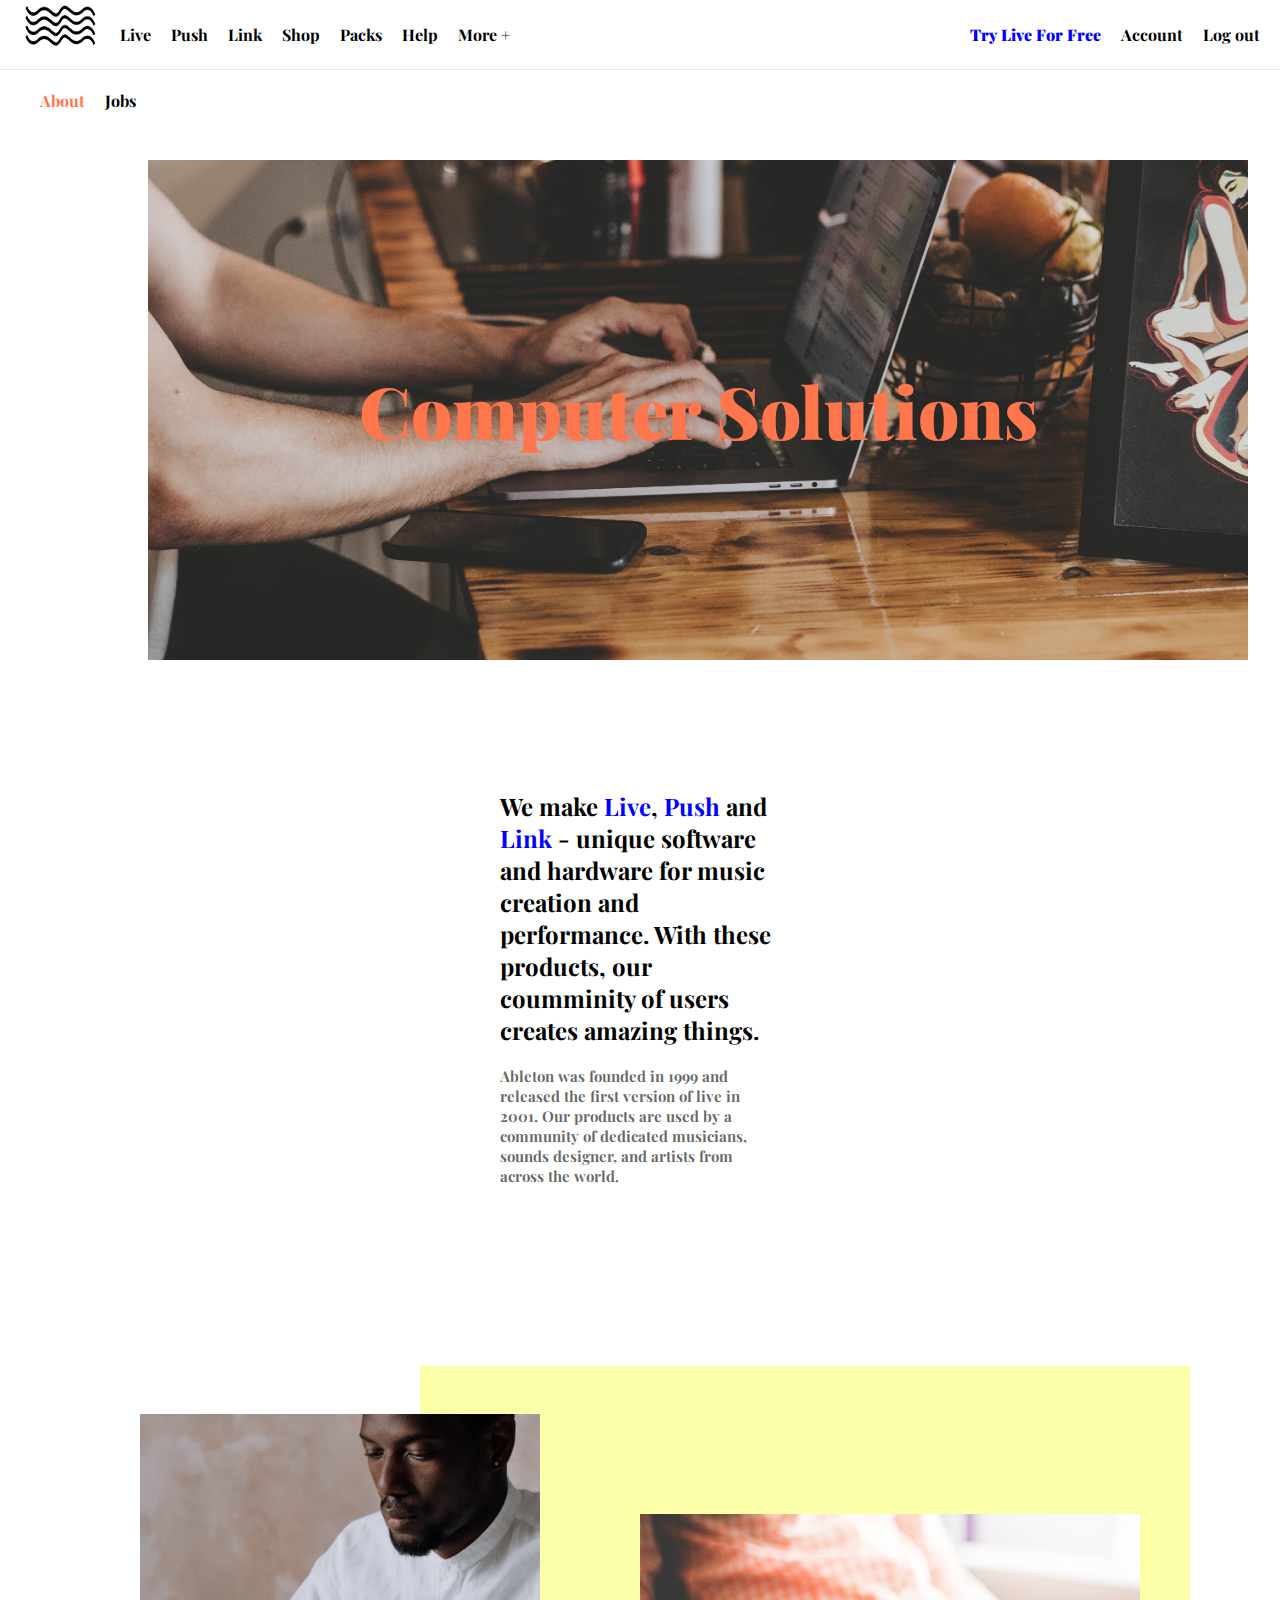
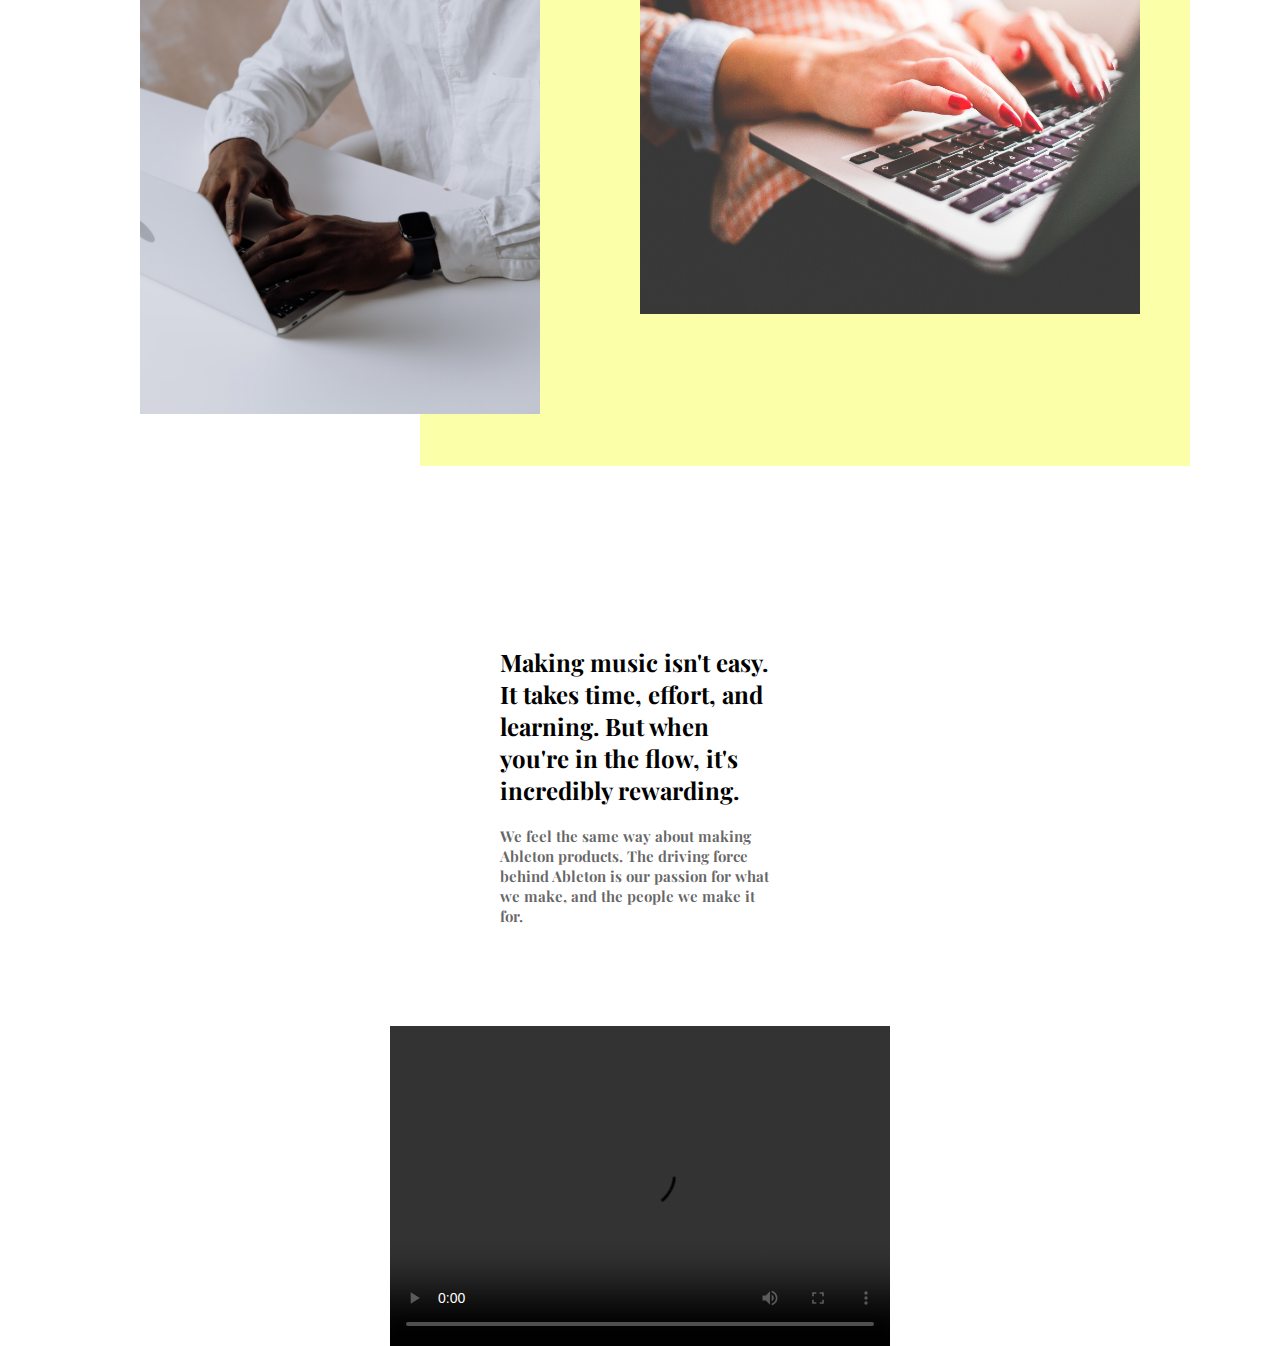
==== Project1/index.html @ 21f5364f "change name of the project" ====
<!DOCTYPE html>
<html lang="en">
<head>
    <meta charset="UTF-8">
    <meta http-equiv="X-UA-Compatible" content="IE=edge">
    <meta name="viewport" content="width=device-width, initial-scale=1.0">
    <title>Computer Solutions</title>
    <link rel="stylesheet" href="./resources/css/index.css">
</head>
<body>
    <nav>
        <div class="left-navbar">
            <img class="logo" src="./resources/images/pngegg (3).png" alt="">
            <ul>
                <li><a href="#">Live</a></li>
                <li><a href="#">Push</a></li>
                <li><a href="#">Link</a></li>
                <li><a href="#">Shop</a></li>
                <li><a href="#">Packs</a></li>
                <li><a href="#">Help</a></li>
                <li><a href="#">More +</a></li>
            </ul>
        </div>
        <div class="right-navbar">
            <ul>
                <li><a href="#"><span class="blue bold">Try Live For Free</span></a></li>
                <li><a href="#">Account</a></li>
                <li><a href="#">Log out</a></li>
            </ul>
        </div>    
    </nav>
    <div class="banner">
        <div class="mini-navbar">
            <ul>
                <li><a href="#"><span class="tomatoe">About</span></a></li>
                <li><a href="#">Jobs</a></li>
            </ul>
            <div class="banner-foto">
                <div class="flexbox">
                    <div class="flexbox-text">
                        <h1>Computer Solutions</h1>
                    </div>
                </div>
            </div>
        </div>
    </div>
    <main>
        <section class="first-slogan">
            <h2>We make <span class="blue">Live</span>, <span class="blue">Push</span> and <span class="blue">Link</span> - 
            unique software and hardware for music creation and performance. With these
        products, our coumminity of users creates amazing things.</h3>
        <p>Ableton was founded in 1999 and released the first version of live
            in 2001. Our products are used by a community of dedicated musicians,
            sounds designer, and artists from across the world.
        </p>
        </section>
        <section class="first-fotos">
            <div class="image-big">
                <img src="./resources/images/pexels-cottonbro-5083408.jpg" alt="">
            </div>
            <div class="image-small">
                <img src="./resources/images/pexels-pixabay-261681.jpg" alt="">
            </div>
        </section>
        <section class="second-slogan">
            <h2>Making music isn't easy. It takes time, effort, and learning.
                But when you're in the flow, it's incredibly rewarding.
            </h2>
            <p>We feel the same way about making Ableton products. The driving
                force behind Ableton is our passion for what we make, and the people
                we make it for.
            </p>
        </section>
        <div class="video-div">
            <video class="coding-video" controls>
                <source src="./resources/images/coding.mp4" type="video/mp4">
                Your browser does not support the video tag.
            </video>
        </div>
    </main>
    
</body>
</html>
---- Project1/resources/css/index.css ----
@import url('https://fonts.googleapis.com/css2?family=Playfair+Display&display=swap');

* {
    margin: 0;
    padding: 0;
    font-family: 'Playfair Display', serif;
    color: black;
}

html {
    height: 100%;
}

body {
    display: flex;
    flex-direction: column;
}

nav {
    background: #fff;
    width: 100%;
    height: 69px;
    border-bottom: 1.5px solid rgb(0,0,0,0.1);
    display: flex;
    justify-content: space-between;
}

.left-navbar {
    margin-left: 20px;
    display: flex;
}

.left-navbar ul {
    display: flex;
    align-items: center;
    gap: 20px;
    font-weight: bold;
}

.right-navbar {
    display: flex;
    margin-right: 20px;
}

.right-navbar ul {
    font-weight: bold;
    display: flex;
    align-items: center;
    gap: 20px;
}
nav .logo {
    width: 80px;
    height: 50px;
    margin-right: 20px;
}

nav ul {
    list-style: none;
}

nav ul a {
    text-decoration: none;
}

.blue {
    color: #0000ff;
}

.bold {
    font-weight: bolder;
}

.banner {
    margin-left: 20px;
    font-weight: bold;
}

.mini-navbar {
    display: flex;
    margin: 20px 20px;
}

.mini-navbar ul {
    list-style: none;
    display: flex;
    justify-content: space-between;
    gap: 20px;
}

.mini-navbar ul a {
    text-decoration: none;
}


.banner-foto {
    background-image: url("../images/pexels-eduardo-dutra-2115217.jpg");
    background-size: cover;
    background-position: center;
    height: 500px;
    width: 1100px;
    margin: 0 auto;
    top: 70px;
    display: flex;
    justify-content: center;
    align-items: center;
    align-content: center;
    position: relative;
}

.tomatoe {
    color: #ff764d;
}

.flexbox {
    display: flex;
}

.flexbox-text h1 {
    font-size: 72px;
    color: #ff764d;
    font-weight: bolder;
    text-align: center;
}

main .first-slogan {
    margin: 180px 500px 180px 500px;
    text-align: left;
}

.first-slogan p {
    margin-top: 20px;
    font-size: 15px;
    color: rgb(0,0,0,0.6);
    font-weight: bold;
}

.first-fotos {
    height: 700px;
    width: 1100px;
    display: flex;
    align-items: center;
    align-content: center;
    justify-content: center;
    gap: 100px;
    background: linear-gradient(to left, #fbffa7 70%, #fff 40%);
    margin: 0 auto;
}

.image-big img {
    width: 400px;
    height: 600px;
}

.image-small img {
    width: 500px;
    height: 400px;
}

.second-slogan {
    margin: 180px 500px 100px 500px;
    text-align: left;
}

.second-slogan p {
    margin-top: 20px;
    font-size: 15px;
    color: rgb(0,0,0,0.6);
    font-weight: bold;
}

.video-div {
    display: flex;
    justify-content: center;
}

.coding-video {
    width: 500px;
    height: 320px;
}
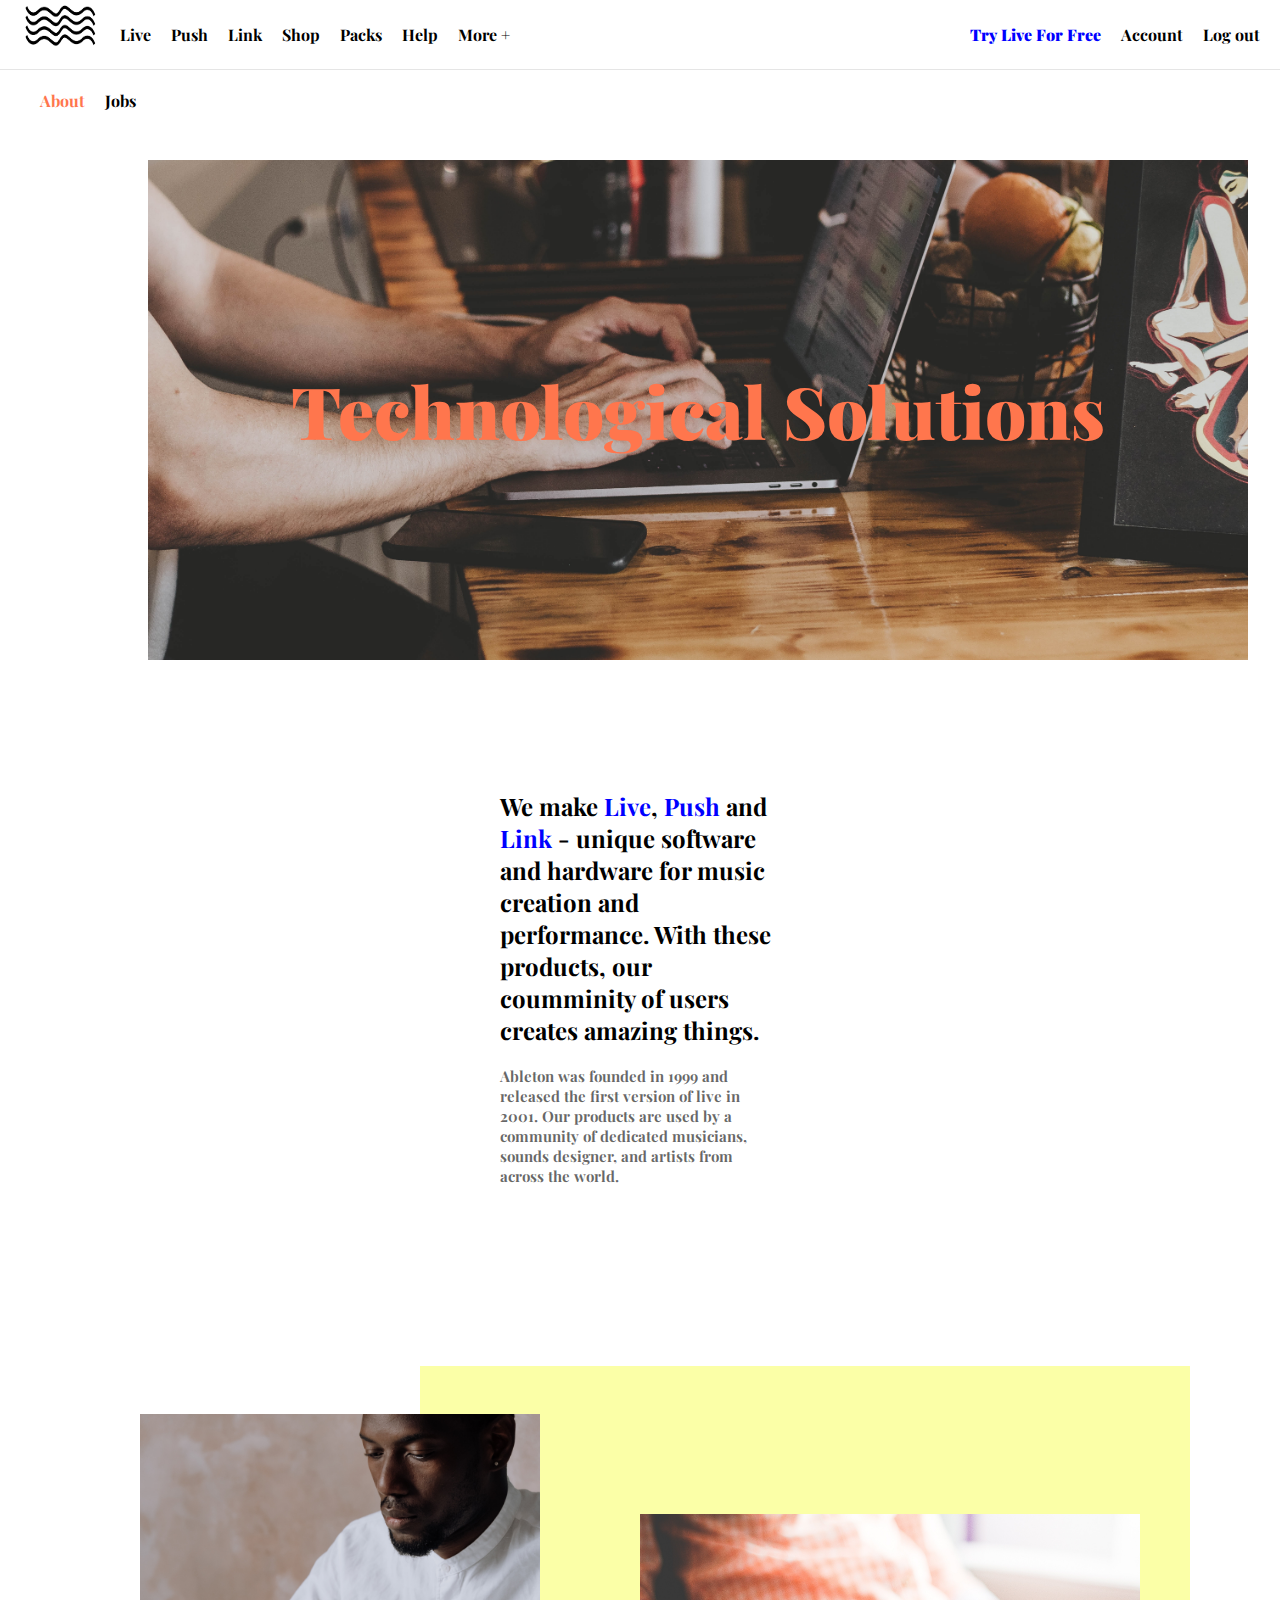
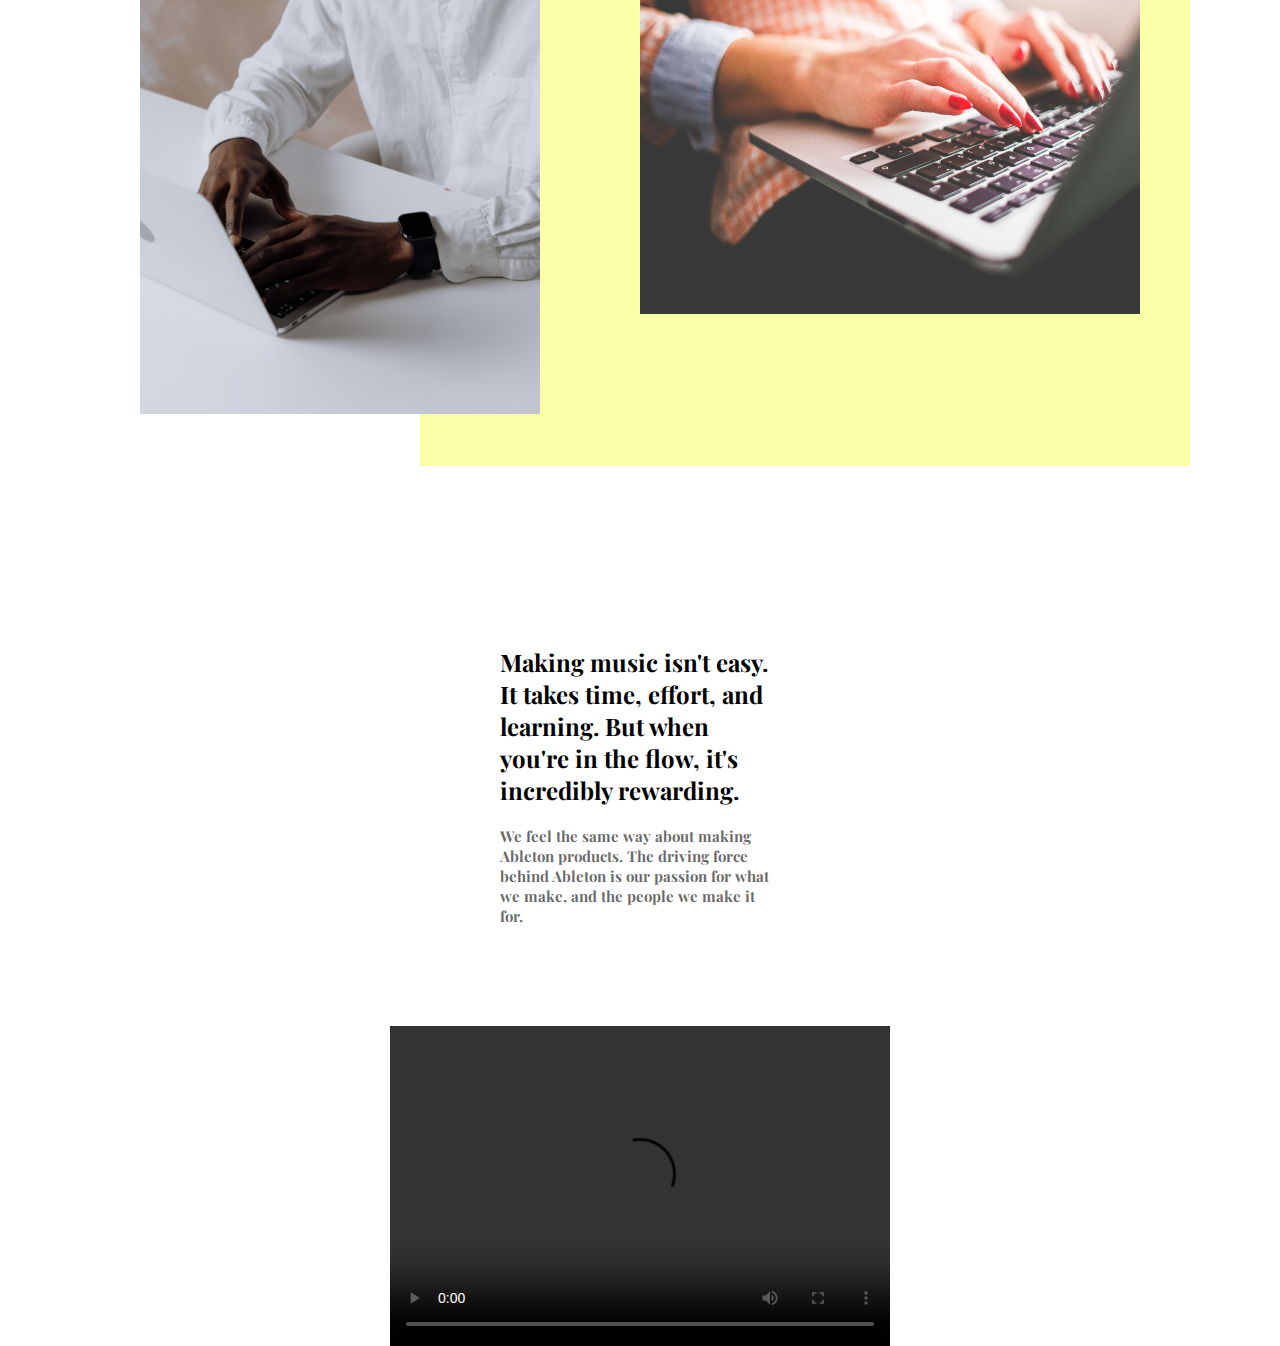
==== commit 787b6f48: "Cambio de titulo" ====
--- a/Project1/index.html
+++ b/Project1/index.html
@@ -38,7 +38,7 @@
             <div class="banner-foto">
                 <div class="flexbox">
                     <div class="flexbox-text">
-                        <h1>Computer Solutions</h1>
+                        <h1>Technological Solutions</h1>
                     </div>
                 </div>
             </div>
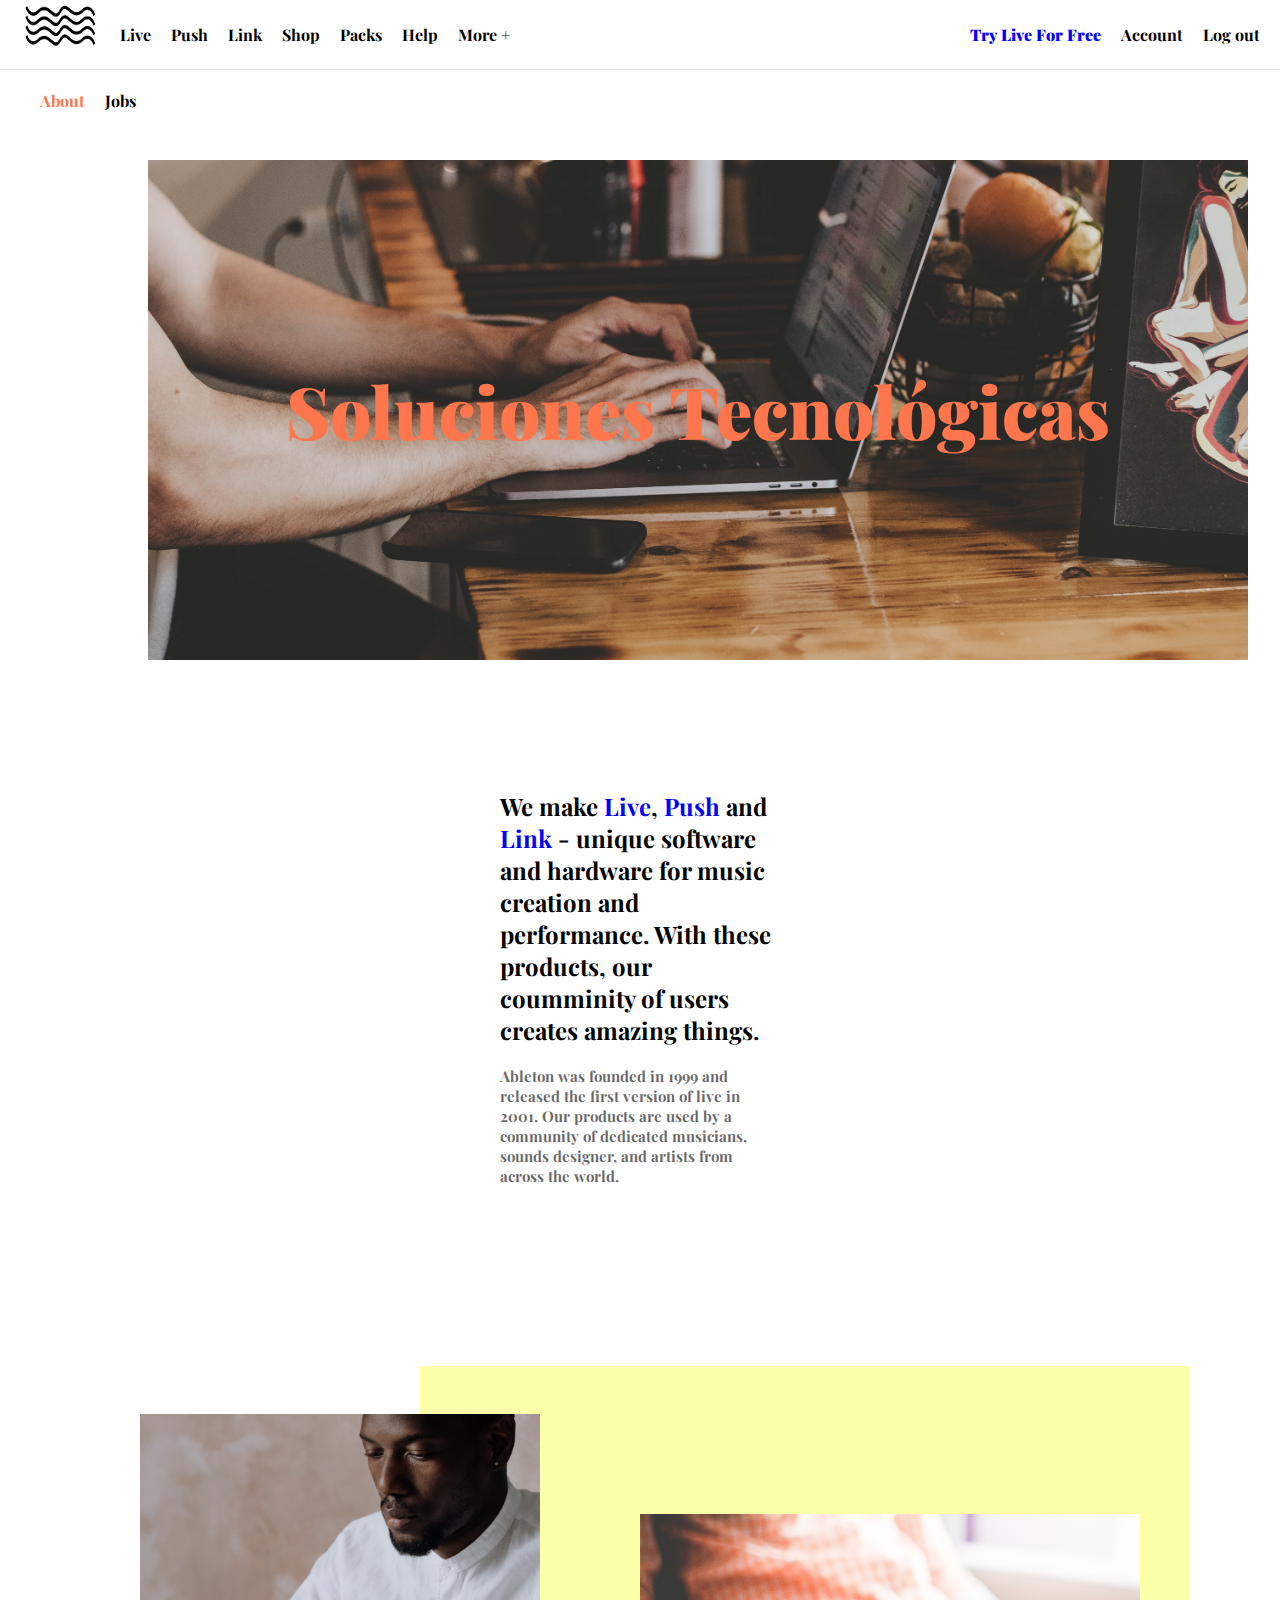
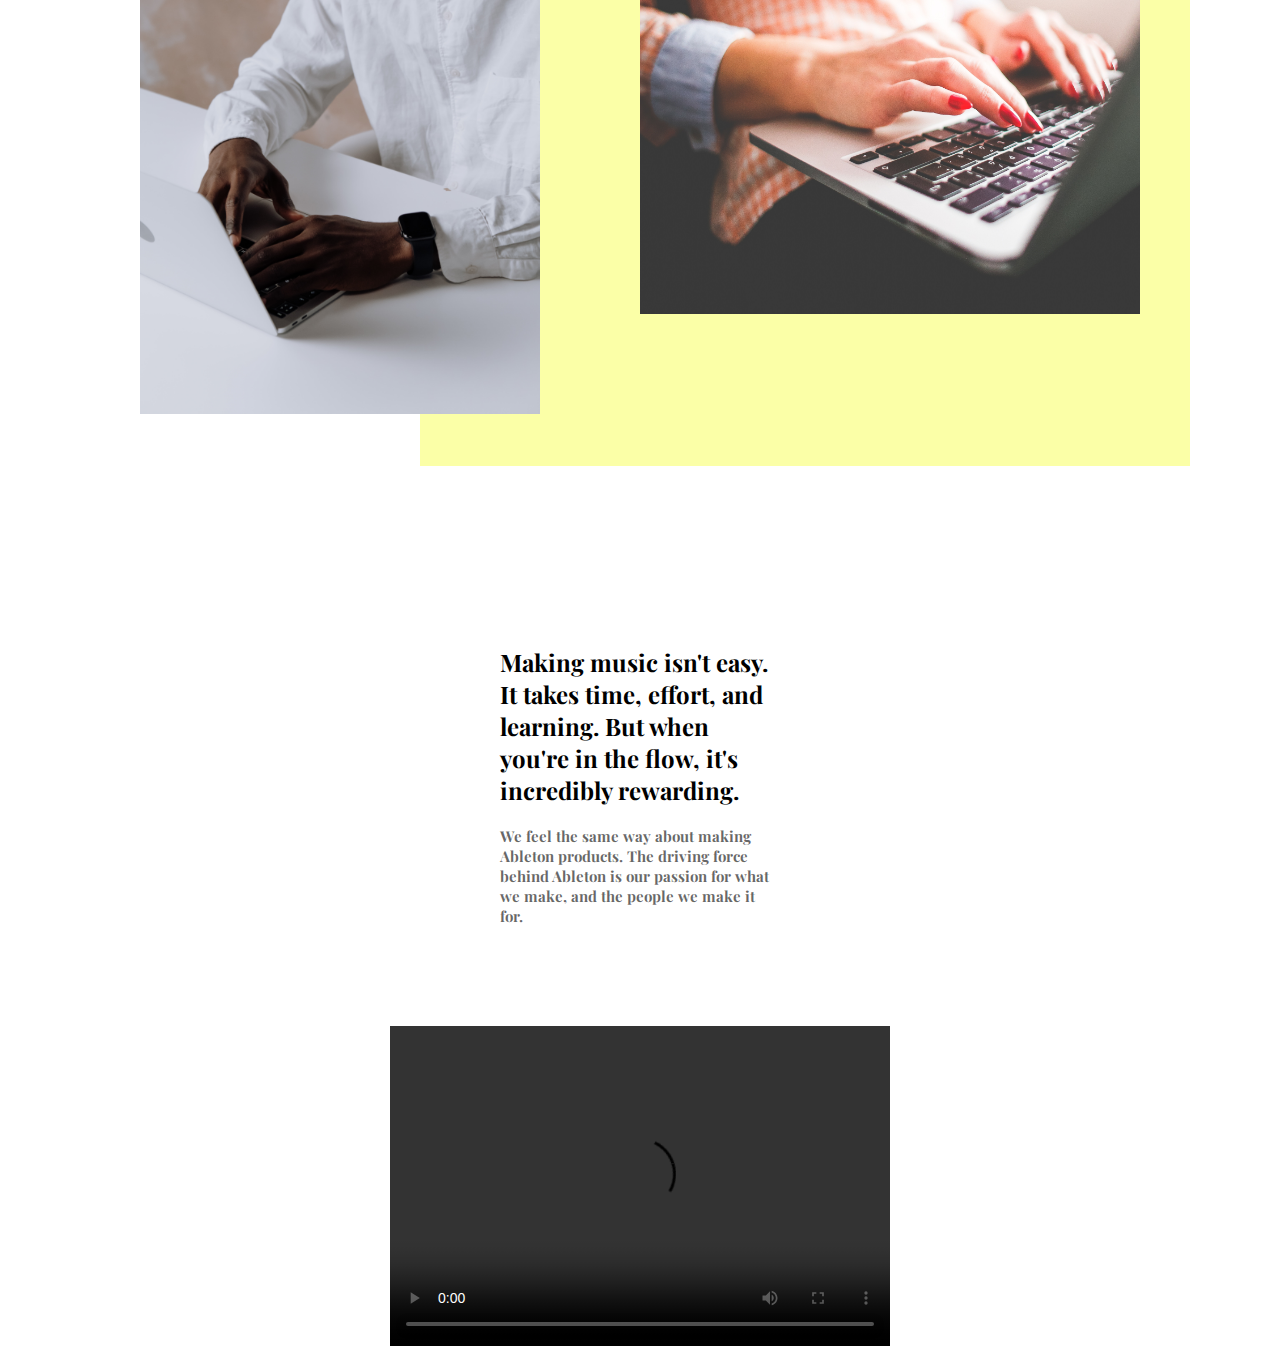
==== commit e1e43b07: "otro titulo" ====
--- a/Project1/index.html
+++ b/Project1/index.html
@@ -38,7 +38,7 @@
             <div class="banner-foto">
                 <div class="flexbox">
                     <div class="flexbox-text">
-                        <h1>Technological Solutions</h1>
+                        <h1>Soluciones Tecnológicas</h1>
                     </div>
                 </div>
             </div>
